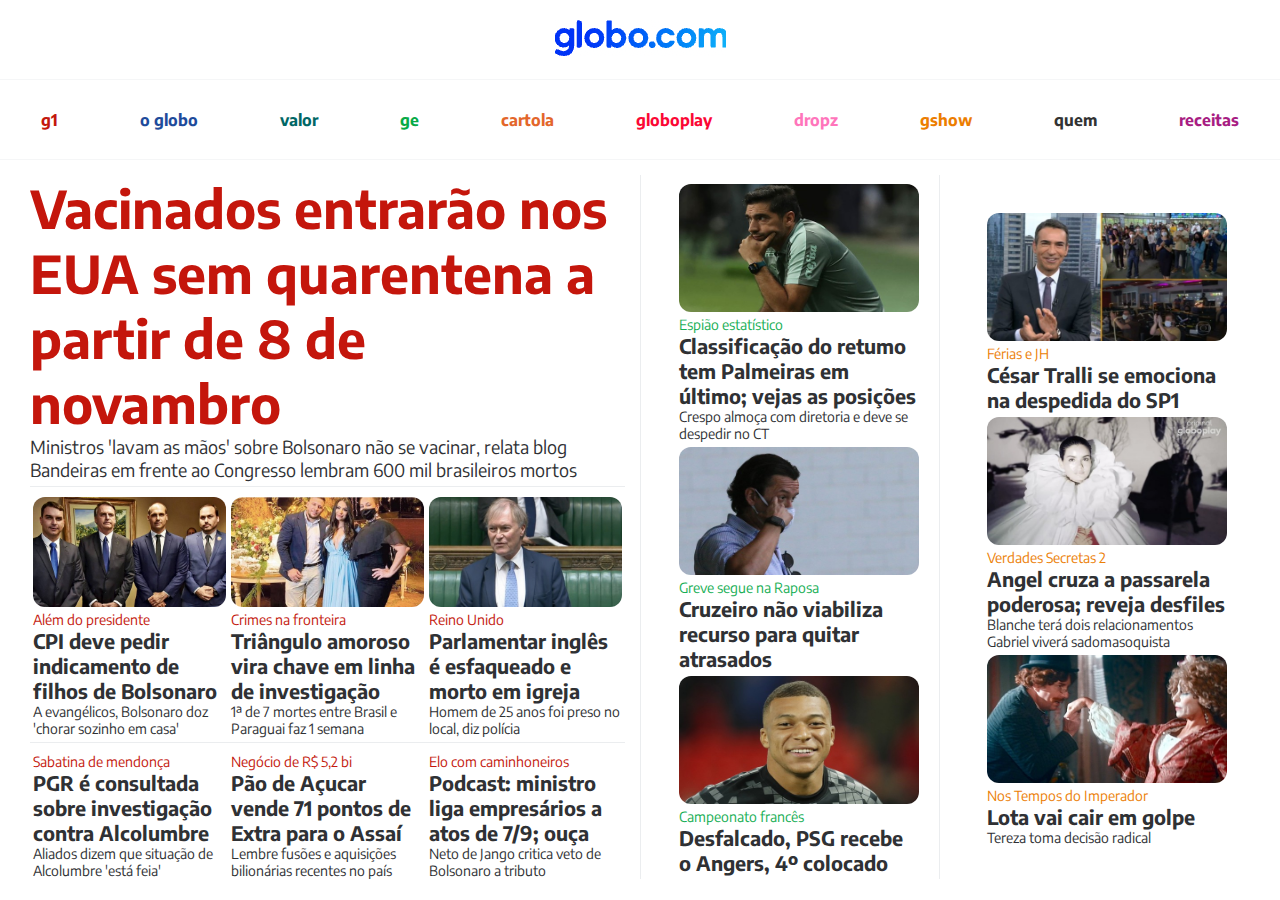
==== O Globo/index.html @ 87ab0dcb "Create folder O Globo" ====
<!--

    Todas as informações usadas para a montagem deste projeto estão dispostas no arquivo 'Proposta.txt' encontrada no caminho ./docs/proposta.txt

-->


<!DOCTYPE html>
<html lang="pt-br">
<head>
    <meta charset="UTF-8">
    <meta http-equiv="X-UA-Compatible" content="IE=edge">
    <meta name="viewport" content="width=device-width, initial-scale=1.0">
    <link rel="stylesheet" href="style.css">
    <link rel="stylesheet" href="navstyle.css">
    <link rel="globo icon" href="./docs/Images/favicon.ico" type="image/x-icon" id="favicon">
    <title>globo.com</title>
</head>
<body>
    <div class="topo">
        <!--globo.com-->
        <a href="https://www.globo.com/" class="link" target="_blank">
            <img src="./docs/images/globo.com.png" class="icon-o-globo">
        </a>
    </div>
    <div class="nav-itens">
        <!--Area onde tem os itens de navegação entre páginas do g1, o globo, valor, ge, cartola, globoplay, dropz, gshow, quem, receitas-->
        <a href="https://www.globo.com/" class="link" target="_blank">
            <p id="g1">g1</p>
        </a>
        <a href="https://www.globo.com/" class="link" target="_blank">
            <p id="o-globo">o globo</p>
        </a>
        <a href="https://www.globo.com/" class="link" target="_blank">
            <p id="valor">valor</p>
        </a>
        <a href="https://www.globo.com/" class="link" target="_blank">
            <p id="ge">ge</p>
        </a>
        <a href="https://www.globo.com/" class="link" target="_blank">
            <p id="cartola">cartola</p>
        </a>
        <a href="https://www.globo.com/" class="link" target="_blank">
            <p id="globoplay">globoplay</p>
        </a>
        <a href="https://www.globo.com/" class="link" target="_blank">
            <p id="dropz">dropz</p>
        </a>
        <a href="https://www.globo.com/" class="link" target="_blank">
            <p id="gshow">gshow</p>
        </a>
        <a href="https://www.globo.com/" class="link" target="_blank">
            <p id="quem">quem</p>
        </a>
        <a href="https://www.globo.com/" class="link" target="_blank">
            <p id="receitas">receitas</p>
        </a>
    </div>
    <div class="body">
        <div class="container-principal">
            <!--main do site-->
            <div class="left-side">
                <div class="news">
                    <!--Area onde vai ficar a noticia em destaque-->
                    <a href="https://www.globo.com/" class="link" target="_blank">
                        <h1 class="news-notice">Vacinados entrarão nos EUA sem quarentena a partir de 8 de novambro</h1>
                    </a>
                    <a href="https://www.globo.com/" class="link" target="_blank">
                        <p class="news-notice-sec">Ministros 'lavam as mãos' sobre Bolsonaro não se vacinar, relata blog Bandeiras em frente ao Congresso lembram 600 mil brasileiros mortos</p>
                    </a>
                </div>
                <div class="outras-noticias1">
                    <a href="https://www.globo.com/" class="link" target="_blank">
                        <div class="new-box">
                            <img src="./docs/images/alem-do-presidente.jpeg" class="img-box">
                            <p class="box-context">Além do presidente</p>
                            <p class="box-title">CPI deve pedir indicamento de filhos de Bolsonaro</p>
                            <p class="box-content">A evangélicos, Bolsonaro doz 'chorar sozinho em casa'</p>
                        </div>
                    </a>
                    <a href="https://www.globo.com/" class="link" target="_blank">
                        <div class="new-box">
                            <img src="./docs/images/crimes-na-fronteira.jpeg" class="img-box">
                            <p class="box-context">Crimes na fronteira</p>
                            <p class="box-title">Triângulo amoroso vira chave em linha de investigação</p>
                            <p class="box-content">1ª de 7 mortes entre Brasil e Paraguai faz 1 semana</p>
                        </div>
                    </a>
                    <a href="https://www.globo.com/" class="link" target="_blank">
                        <div class="new-box">
                            <img src="./docs/images/reino-unido.jpeg" class="img-box">
                            <p class="box-context">Reino Unido</p>
                            <p class="box-title">Parlamentar inglês é esfaqueado e morto em igreja</p>
                            <p class="box-content">Homem de 25 anos foi preso no local, diz polícia</p>
                        </div>
                    </a>
                </div>
                <div class="outras-noticias2">
                    <a href="https://www.globo.com/" class="link" target="_blank">
                        <div class="new-box">
                            <p class="box-context">Sabatina de mendonça</p>
                            <p class="box-title">PGR é consultada sobre investigação contra Alcolumbre</p>
                            <p class="box-content">Aliados dizem que situação de Alcolumbre 'está feia'</p>
                        </div>
                    </a>
                    <a href="https://www.globo.com/" class="link" target="_blank">
                        <div class="new-box">
                            <p class="box-context">Negócio de R$ 5,2 bi</p>
                            <p class="box-title">Pão de Açucar vende 71 pontos de Extra para o Assaí</p>
                            <p class="box-content">Lembre fusões e aquisições bilionárias recentes no país</p>
                        </div>
                    </a>
                    <a href="https://www.globo.com/" class="link" target="_blank">
                        <div class="new-box">
                            <p class="box-context">Elo com caminhoneiros</p>
                            <p class="box-title">Podcast: ministro liga empresários a atos de 7/9; ouça</p>
                            <p class="box-content">Neto de Jango critica veto de Bolsonaro a tributo</p>
                        </div>
                    </a>
                </div>
            </div>
            <div class="right-side">
                <div class="column1">
                    <a href="https://www.globo.com/" class="link" target="_blank">
                        <div class="new-box-c">
                            <img src="./docs/images/espiao-estatistico.jpeg" class="img-box-column">
                            <p class="box-context-c1">Espião estatístico</p>
                            <p class="box-title">Classificação do retumo tem Palmeiras em último; vejas as posições</p>
                            <p class="box-content">Crespo almoça com diretoria e deve se despedir no CT</p>
                        </div>
                    </a>
                    <a href="https://www.globo.com/" class="link" target="_blank">
                        <div class="new-box-c">
                            <img src="./docs/images/greve-segue-na-raposa.jpeg" class="img-box-column">
                            <p class="box-context-c1">Greve segue na Raposa</p>
                            <p class="box-title">Cruzeiro não viabiliza recurso para quitar atrasados</p>
                        </div>
                    </a>
                    <a href="https://www.globo.com/" class="link" target="_blank">
                        <div class="new-box-c">
                            <img src="./docs/images/campeonato-frances.jpeg" class="img-box-column">
                            <p class="box-context-c1">Campeonato francês</p>
                            <p class="box-title">Desfalcado, PSG recebe o Angers, 4º colocado</p>
                        </div>
                    </a>
                </div>
                <div class="column2">
                    <a href="https://www.globo.com/" class="link" target="_blank">
                        <div class="new-box-c">
                            <img src="./docs/images/ferias-e-jh.jpeg" class="img-box-column">
                            <p class="box-context-c2">Férias e JH</p>
                            <p class="box-title">César Tralli se emociona na despedida do SP1</p>
                        </div>
                    </a>
                    <a href="https://www.globo.com/" class="link" target="_blank">
                        <div class="new-box-c">
                            <img src="./docs/images/verdades-secretas-2.jpeg" class="img-box-column">
                            <p class="box-context-c2">Verdades Secretas 2</p>
                            <p class="box-title">Angel cruza a passarela poderosa; reveja desfiles</p>
                            <p class="box-content">Blanche terá dois relacionamentos<br>Gabriel viverá sadomasoquista</p>
                        </div>
                    </a>
                    <a href="https://www.globo.com/" class="link" target="_blank">
                        <div class="new-box-c">
                            <img src="./docs/images/nos-tempos-do-imperador.jpeg" class="img-box-column">
                            <p class="box-context-c2">Nos Tempos do Imperador</p>
                            <p class="box-title">Lota vai cair em golpe</p>
                            <p class="box-content">Tereza toma decisão radical</p>
                        </div>
                    </a>
                </div>
            </div>
        </div>
    </div>
</body>
</html>
---- O Globo/style.css ----
@import url('https://fonts.googleapis.com/css2?family=Encode+Sans:wght@100;200;300;400;500;600;700&display=swap');

* {
    margin: 0;
    padding: 0;
    text-decoration: none;
    box-sizing: border-box;
}

body {
    font-family: 'Encode Sans', sans-serif;
    background-color: rgb(255, 255, 255);
}

#favicon {
    border-radius: 50%;
}

.topo, .nav-itens {
   display: flex;
   flex-direction: row;
   justify-content: space-around;
   align-items: center;
   height: 80px;
   font-weight: bold;
   border-bottom: solid 1px #f5f6f7;
}

.body {
    display: flex;
    justify-content: center;
}

.container-principal {
    width: 1250px;
    display: flex;
    flex-direction: row;
}

.left-side, .right-side {
    width: 625px;
    display: flex;
    flex-direction: column;
    justify-content: space-around;
    padding-left: 15px;
    padding-right: 15px;
    margin-top: 15px;
}

.right-side {
    display: flex;
    flex-direction: row;
    justify-content: space-around;
    border-left: solid #ebedef 1px;
}

.column1 {
    border-right: solid #ebedef 1px;    
    padding-right: 20px;
}

.column1, .column2 {
    display: flex;
    flex-direction: column;
    justify-content: center;
    align-items: center;
}

.news-notice {
    font-size: 52px;
    font-weight: bold;
    color: #c4160c;
}

.news-notice-sec {
    font-size: 18px;
    color: #303134;
}

.new-box {
    width: 193px;
    padding-top: 5px;
}

.new-box-c {
    width: 240px;
    padding-top: 5px;
}

.img-box {
    border-radius: 12px;
    width: 193px;
    height: 110px;
}

.img-box-column {
    border-radius: 12px;
    width: 240px;
    height: 128px;
}

.outras-noticias1, .outras-noticias2 {
    display: flex;
    flex-direction: row;
    justify-content: space-around;
    margin-top: 5px;
    padding-top: 5px;
    border-top: solid #ebedef 1px;
}

.box-content, .box-context, .box-context-c1, .box-context-c2 {
    font-size: 14px;
}

.box-context {
    color: #C4170C;
}

.box-title {
    color: #2F3134;
    font-weight: bold;
    font-size: 20px;
}

.box-content {
    color: #2F3134;
}

.box-context-c1 {
    color: #16AE54;
}

.box-context-c2 {
    color:  #EC8006;
}
---- O Globo/navstyle.css ----
#g1 {
    color: #C3170C;
}

#o-globo {
    color: #1E4B9B;
}

#valor {
    color: #006766;
}

#ge {
    color: #07AA47;
}

#cartola {
    color: #E3662B;
}

#globoplay {
    color: #FB0735;
}

#dropz {
    color: #FF75BB;
}

#gshow {
    color: #EC7D00;
}

#quem {
    color: #323333;
}

#receitas {
    color: #A81D83;
}
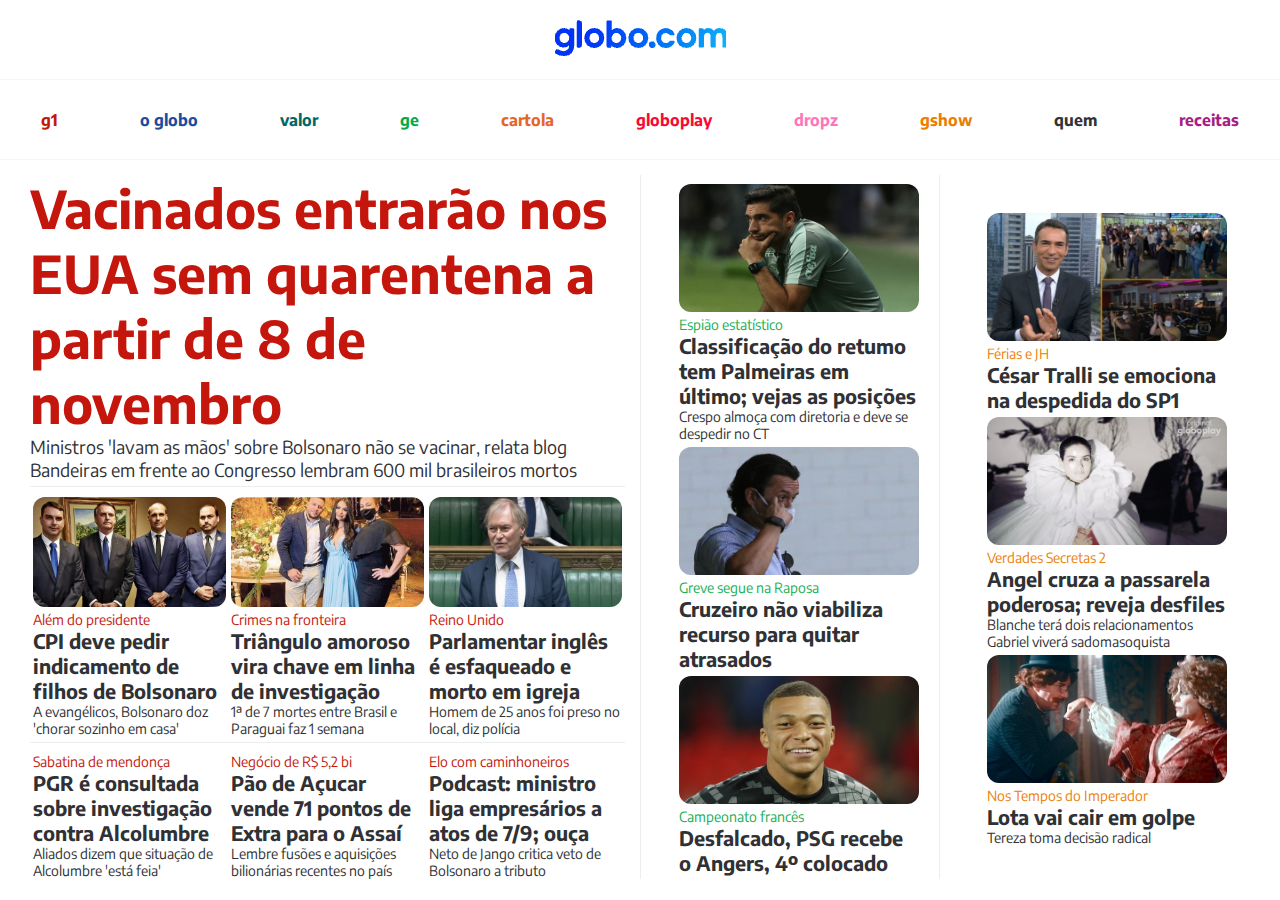
==== commit 074842fd: "Organization folder" ====
--- a/O Globo/index.html
+++ b/O Globo/index.html
@@ -63,7 +63,7 @@
                 <div class="news">
                     <!--Area onde vai ficar a noticia em destaque-->
                     <a href="https://www.globo.com/" class="link" target="_blank">
-                        <h1 class="news-notice">Vacinados entrarão nos EUA sem quarentena a partir de 8 de novambro</h1>
+                        <h1 class="news-notice">Vacinados entrarão nos EUA sem quarentena a partir de 8 de novembro</h1>
                     </a>
                     <a href="https://www.globo.com/" class="link" target="_blank">
                         <p class="news-notice-sec">Ministros 'lavam as mãos' sobre Bolsonaro não se vacinar, relata blog Bandeiras em frente ao Congresso lembram 600 mil brasileiros mortos</p>
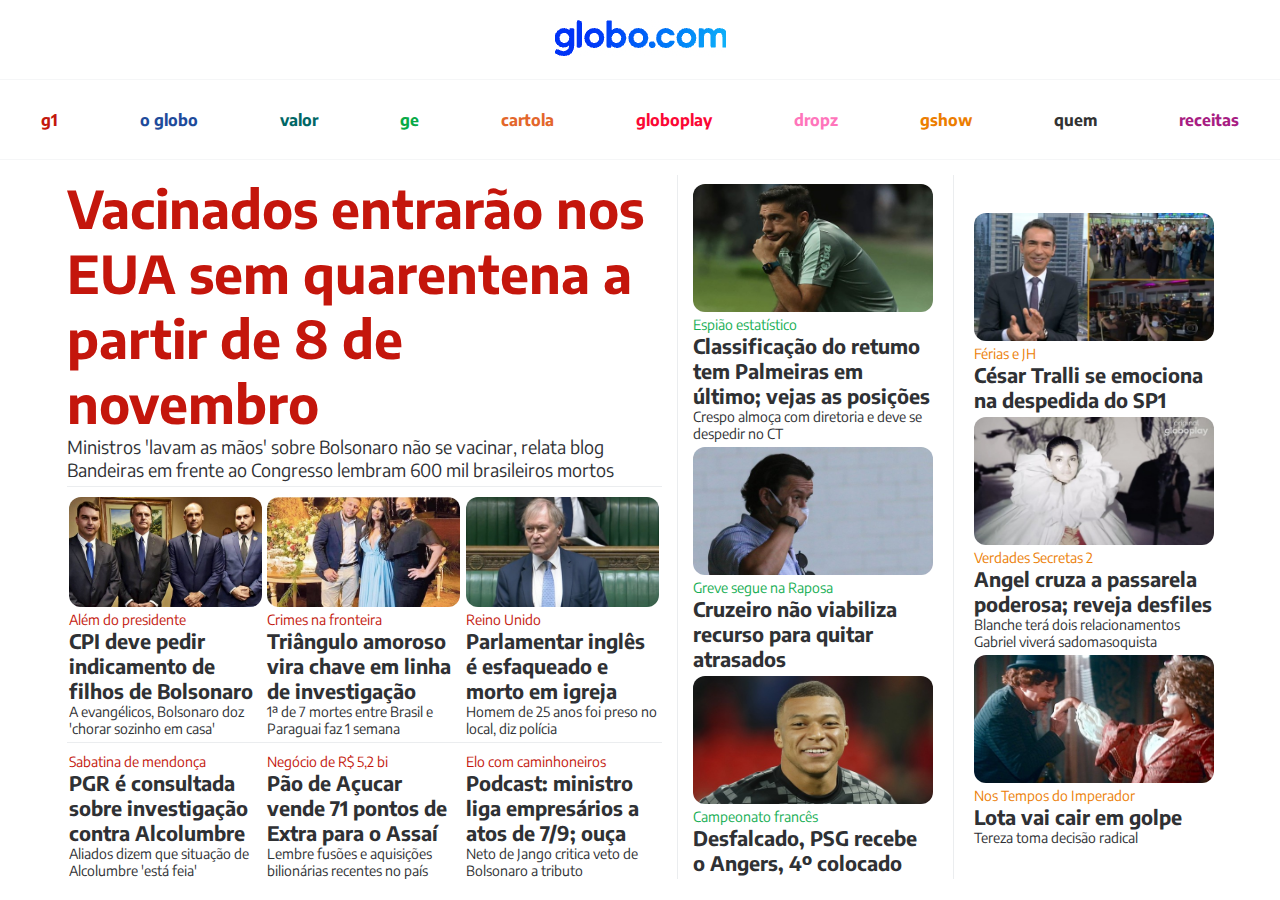
==== commit 32f3301c: "Update responsive style" ====
--- a/O Globo/index.html
+++ b/O Globo/index.html
@@ -13,6 +13,7 @@
     <meta name="viewport" content="width=device-width, initial-scale=1.0">
     <link rel="stylesheet" href="style.css">
     <link rel="stylesheet" href="navstyle.css">
+    <link rel="stylesheet" href="responsive.css">
     <link rel="globo icon" href="./docs/Images/favicon.ico" type="image/x-icon" id="favicon">
     <title>globo.com</title>
 </head>
--- a/O Globo/style.css
+++ b/O Globo/style.css
@@ -32,13 +32,15 @@
 }
 
 .container-principal {
-    width: 1250px;
+    max-width: 1250px;
+    min-width: 250px;
     display: flex;
     flex-direction: row;
 }
 
 .left-side, .right-side {
-    width: 625px;
+    max-width: 625px;
+    min-width: 250px;
     display: flex;
     flex-direction: column;
     justify-content: space-around;
@@ -54,16 +56,21 @@
     border-left: solid #ebedef 1px;
 }
 
+.column1, .column2 {
+    display: flex;
+    flex-direction: column;
+    justify-content: center;
+    align-items: center;
+}
+
+
 .column1 {
     border-right: solid #ebedef 1px;    
     padding-right: 20px;
 }
 
-.column1, .column2 {
-    display: flex;
-    flex-direction: column;
-    justify-content: center;
-    align-items: center;
+.column2 {
+    padding-left: 20px;
 }
 
 .news-notice {
--- a/O Globo/responsive.css
+++ b/O Globo/responsive.css
@@ -0,0 +1,20 @@
+@media(max-width: 1250px) {
+    .container-principal {
+        flex-direction: column;
+    }
+
+    .right-side {
+        margin-top: 50px;
+    }
+}
+
+@media(max-width: 640px) {
+    .outras-noticias1, .outras-noticias2, .right-side {
+        flex-direction: column;
+        border
+    }
+
+    .left-side {
+        justify-content: center;
+    }
+}